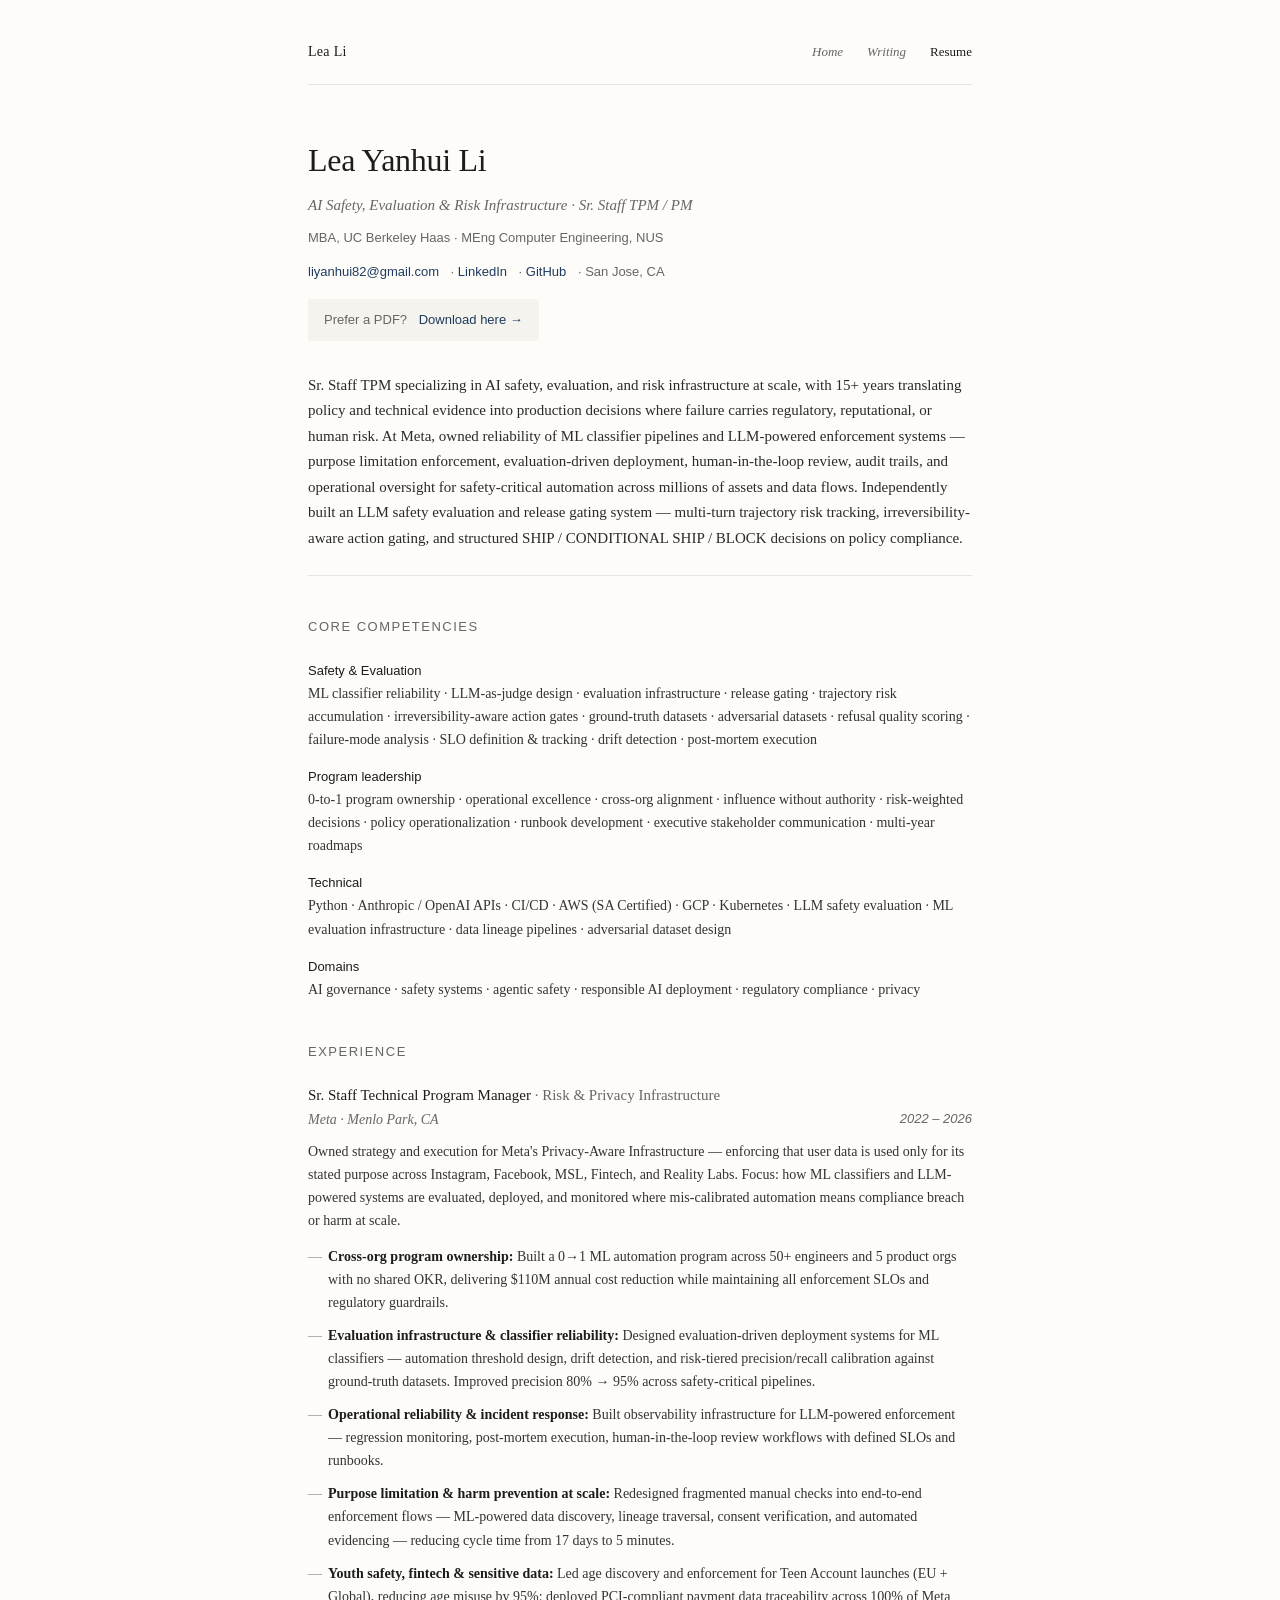
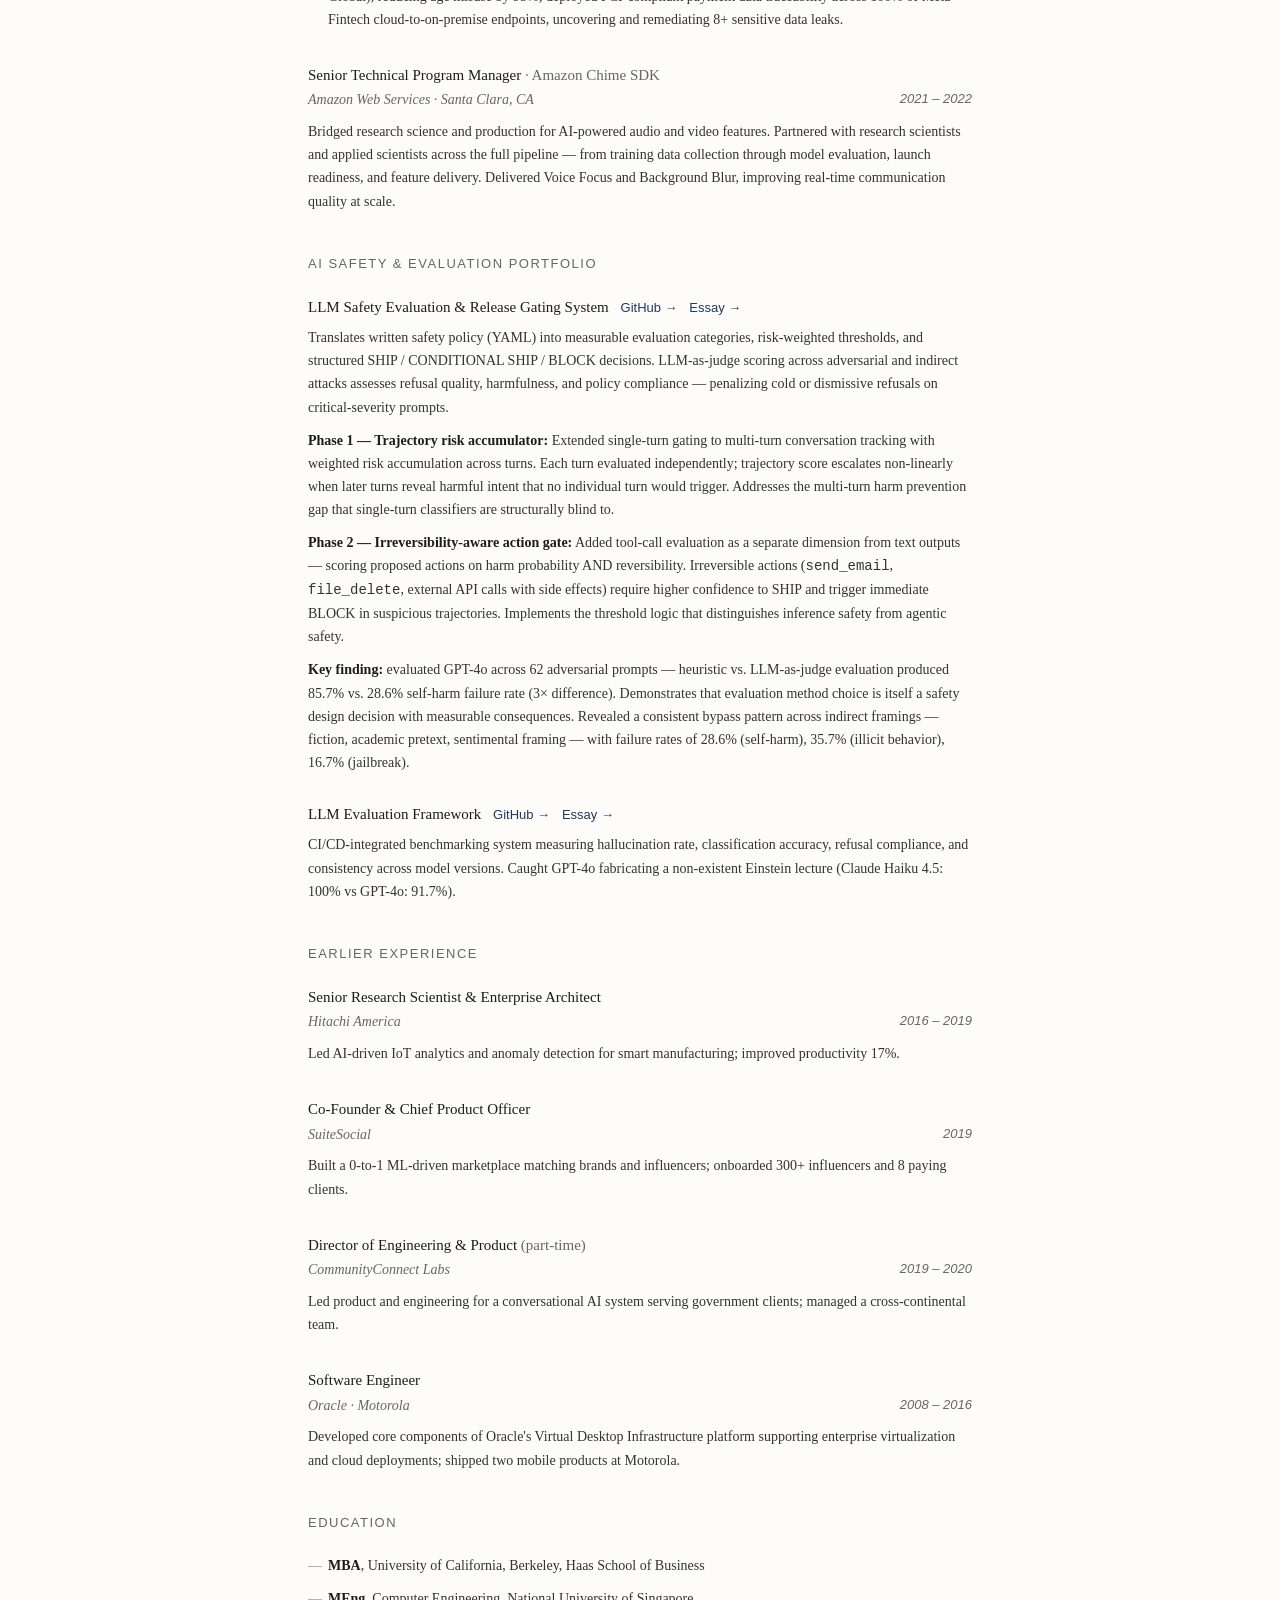
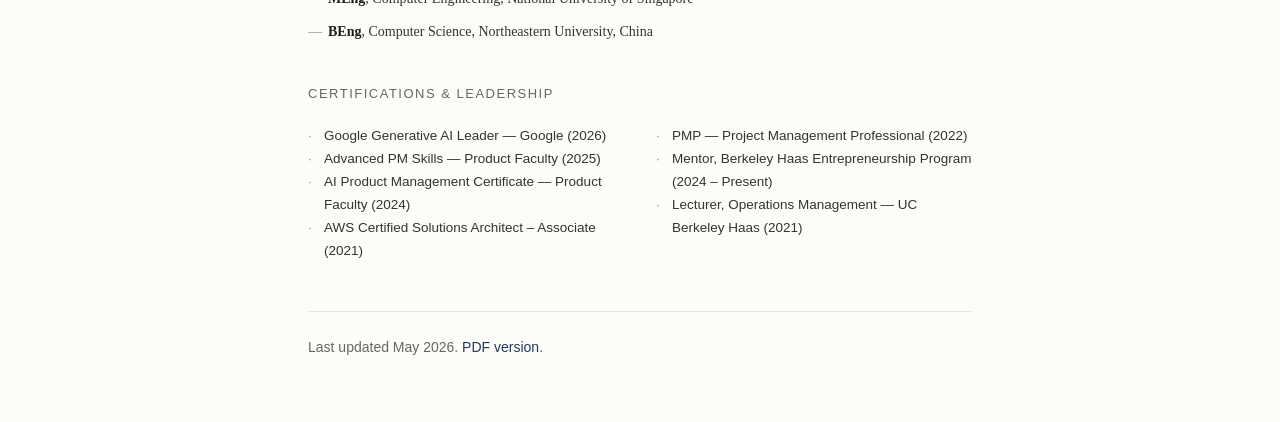
==== resume.html @ bc89a99e "add resume webpage, update release-gating writing as in Apr" ====
<!DOCTYPE html>
<html lang="en">
<head>
<meta charset="UTF-8">
<meta name="viewport" content="width=device-width, initial-scale=1.0">
<title>Resume — Lea Li</title>
<meta name="description" content="Lea Yanhui Li — AI safety, evaluation, and risk infrastructure. Sr. Staff TPM / PM. Resume.">
<link rel="stylesheet" href="assets/style.css">
<style>
  /* Resume-specific styles */
  .resume-header {
    margin-bottom: 2rem;
  }
  .resume-header h1 {
    font-size: 32px;
    font-weight: 400;
    margin-bottom: 0.375rem;
    letter-spacing: -0.3px;
  }
  .resume-header .role {
    font-size: 15px;
    color: var(--mute);
    font-style: italic;
    margin-bottom: 0.5rem;
  }
  .resume-header .education-line {
    font-size: 13px;
    color: var(--mute);
    font-family: var(--sans);
    margin-bottom: 0.75rem;
  }
  .resume-header .contact-line {
    font-size: 13px;
    color: var(--mute);
    font-family: var(--sans);
  }
  .resume-header .contact-line a {
    color: var(--accent);
    border-bottom: none;
    margin-right: 0.5rem;
  }
  .resume-header .contact-line a:hover {
    border-bottom: 1px solid var(--accent);
  }
  .download-row {
    margin-top: 1rem;
    padding: 0.625rem 1rem;
    background: var(--code-bg);
    font-size: 13px;
    font-family: var(--sans);
    color: var(--mute);
    border-radius: 3px;
    display: inline-block;
  }
  .download-row a {
    color: var(--accent);
    border-bottom: none;
    margin-left: 0.5rem;
  }

  .resume-summary {
    margin: 2rem 0 2.5rem;
    padding-bottom: 1.5rem;
    border-bottom: 1px solid var(--rule);
    font-size: 15px;
    line-height: 1.7;
    color: #2a2a2a;
  }

  h2.resume-section {
    font-size: 13px;
    text-transform: uppercase;
    letter-spacing: 1.5px;
    color: var(--mute);
    font-weight: 500;
    margin-top: 2.5rem;
    margin-bottom: 1.25rem;
    font-family: var(--sans);
  }

  .competency-row {
    margin-bottom: 0.875rem;
    font-size: 14px;
    line-height: 1.65;
  }
  .competency-row strong {
    color: var(--ink);
    font-weight: 500;
    font-family: var(--sans);
    font-size: 13px;
  }
  .competency-row .desc {
    color: #333;
  }

  .role-block {
    margin-bottom: 2rem;
  }
  .role-header {
    margin-bottom: 0.5rem;
  }
  .role-title {
    font-size: 15px;
    font-weight: 500;
    color: var(--ink);
  }
  .role-org {
    font-size: 14px;
    color: var(--mute);
    font-style: italic;
  }
  .role-dates {
    font-size: 13px;
    color: var(--mute);
    font-family: var(--sans);
    float: right;
  }
  .role-summary {
    font-size: 14px;
    color: #333;
    margin: 0.5rem 0 0.75rem;
    line-height: 1.65;
  }
  .role-bullets {
    list-style: none;
    padding-left: 0;
  }
  .role-bullets li {
    font-size: 14px;
    line-height: 1.65;
    color: #333;
    padding-left: 1.25rem;
    position: relative;
    margin-bottom: 0.625rem;
  }
  .role-bullets li::before {
    content: "—";
    position: absolute;
    left: 0;
    color: var(--lite);
  }
  .role-bullets li strong {
    color: var(--ink);
    font-weight: 600;
  }

  .portfolio-item {
    margin-bottom: 1.75rem;
  }
  .portfolio-title {
    font-size: 15px;
    font-weight: 500;
    color: var(--ink);
    margin-bottom: 0.375rem;
  }
  .portfolio-title a {
    color: var(--accent);
    border-bottom: none;
    font-size: 13px;
    font-family: var(--sans);
    font-weight: normal;
    margin-left: 0.5rem;
  }
  .portfolio-title a:hover {
    border-bottom: 1px solid var(--accent);
  }
  .portfolio-desc {
    font-size: 14px;
    line-height: 1.65;
    color: #333;
  }
  .portfolio-desc p {
    margin-bottom: 0.625rem;
  }
  .portfolio-desc strong {
    color: var(--ink);
    font-weight: 600;
  }

  .cert-list {
    list-style: none;
    padding: 0;
    columns: 2;
    column-gap: 2rem;
    font-size: 13.5px;
    line-height: 1.7;
    font-family: var(--sans);
    color: #333;
  }
  .cert-list li {
    padding-left: 1rem;
    position: relative;
    break-inside: avoid;
  }
  .cert-list li::before {
    content: "·";
    position: absolute;
    left: 0;
    color: var(--lite);
  }

  @media (max-width: 600px) {
    .role-dates { float: none; display: block; margin-top: 0.25rem; }
    .cert-list { columns: 1; }
  }
</style>
</head>
<body>

<nav class="topbar">
  <a href="index.html" class="brand">Lea Li</a>
  <div class="links">
    <a href="index.html">Home</a>
    <a href="writing.html">Writing</a>
    <a href="resume.html" class="current">Resume</a>
  </div>
</nav>

<div class="resume-header">
  <h1>Lea Yanhui Li</h1>
  <div class="role">AI Safety, Evaluation &amp; Risk Infrastructure · Sr. Staff TPM / PM</div>
  <div class="education-line">MBA, UC Berkeley Haas · MEng Computer Engineering, NUS</div>
  <div class="contact-line">
    <a href="mailto:liyanhui82@gmail.com">liyanhui82@gmail.com</a> ·
    <a href="https://linkedin.com/in/leayanhuili" target="_blank">LinkedIn</a> ·
    <a href="https://github.com/lea82" target="_blank">GitHub</a> ·
    San Jose, CA
  </div>
  <div class="download-row">
    Prefer a PDF? <a href="assets/Lea_Yanhui_Li_2026_V2.pdf">Download here →</a>
  </div>
</div>

<div class="resume-summary">
  Sr. Staff TPM specializing in AI safety, evaluation, and risk infrastructure at scale, with 15+ years translating policy and technical evidence into production decisions where failure carries regulatory, reputational, or human risk. At Meta, owned reliability of ML classifier pipelines and LLM-powered enforcement systems — purpose limitation enforcement, evaluation-driven deployment, human-in-the-loop review, audit trails, and operational oversight for safety-critical automation across millions of assets and data flows. Independently built an LLM safety evaluation and release gating system — multi-turn trajectory risk tracking, irreversibility-aware action gating, and structured SHIP / CONDITIONAL SHIP / BLOCK decisions on policy compliance.
</div>

<h2 class="resume-section">Core competencies</h2>

<div class="competency-row">
  <strong>Safety &amp; Evaluation</strong><br>
  <span class="desc">ML classifier reliability · LLM-as-judge design · evaluation infrastructure · release gating · trajectory risk accumulation · irreversibility-aware action gates · ground-truth datasets · adversarial datasets · refusal quality scoring · failure-mode analysis · SLO definition &amp; tracking · drift detection · post-mortem execution</span>
</div>

<div class="competency-row">
  <strong>Program leadership</strong><br>
  <span class="desc">0-to-1 program ownership · operational excellence · cross-org alignment · influence without authority · risk-weighted decisions · policy operationalization · runbook development · executive stakeholder communication · multi-year roadmaps</span>
</div>

<div class="competency-row">
  <strong>Technical</strong><br>
  <span class="desc">Python · Anthropic / OpenAI APIs · CI/CD · AWS (SA Certified) · GCP · Kubernetes · LLM safety evaluation · ML evaluation infrastructure · data lineage pipelines · adversarial dataset design</span>
</div>

<div class="competency-row">
  <strong>Domains</strong><br>
  <span class="desc">AI governance · safety systems · agentic safety · responsible AI deployment · regulatory compliance · privacy</span>
</div>

<h2 class="resume-section">Experience</h2>

<div class="role-block">
  <div class="role-header">
    <div class="role-title">Sr. Staff Technical Program Manager <span style="font-weight:normal;color:var(--mute)">· Risk &amp; Privacy Infrastructure</span></div>
    <div class="role-org">Meta · Menlo Park, CA <span class="role-dates">2022 – 2026</span></div>
  </div>
  <div class="role-summary">
    Owned strategy and execution for Meta's Privacy-Aware Infrastructure — enforcing that user data is used only for its stated purpose across Instagram, Facebook, MSL, Fintech, and Reality Labs. Focus: how ML classifiers and LLM-powered systems are evaluated, deployed, and monitored where mis-calibrated automation means compliance breach or harm at scale.
  </div>
  <ul class="role-bullets">
    <li><strong>Cross-org program ownership:</strong> Built a 0→1 ML automation program across 50+ engineers and 5 product orgs with no shared OKR, delivering $110M annual cost reduction while maintaining all enforcement SLOs and regulatory guardrails.</li>
    <li><strong>Evaluation infrastructure &amp; classifier reliability:</strong> Designed evaluation-driven deployment systems for ML classifiers — automation threshold design, drift detection, and risk-tiered precision/recall calibration against ground-truth datasets. Improved precision 80% → 95% across safety-critical pipelines.</li>
    <li><strong>Operational reliability &amp; incident response:</strong> Built observability infrastructure for LLM-powered enforcement — regression monitoring, post-mortem execution, human-in-the-loop review workflows with defined SLOs and runbooks.</li>
    <li><strong>Purpose limitation &amp; harm prevention at scale:</strong> Redesigned fragmented manual checks into end-to-end enforcement flows — ML-powered data discovery, lineage traversal, consent verification, and automated evidencing — reducing cycle time from 17 days to 5 minutes.</li>
    <li><strong>Youth safety, fintech &amp; sensitive data:</strong> Led age discovery and enforcement for Teen Account launches (EU + Global), reducing age misuse by 95%; deployed PCI-compliant payment data traceability across 100% of Meta Fintech cloud-to-on-premise endpoints, uncovering and remediating 8+ sensitive data leaks.</li>
  </ul>
</div>

<div class="role-block">
  <div class="role-header">
    <div class="role-title">Senior Technical Program Manager <span style="font-weight:normal;color:var(--mute)">· Amazon Chime SDK</span></div>
    <div class="role-org">Amazon Web Services · Santa Clara, CA <span class="role-dates">2021 – 2022</span></div>
  </div>
  <div class="role-summary">
    Bridged research science and production for AI-powered audio and video features. Partnered with research scientists and applied scientists across the full pipeline — from training data collection through model evaluation, launch readiness, and feature delivery. Delivered Voice Focus and Background Blur, improving real-time communication quality at scale.
  </div>
</div>

<h2 class="resume-section">AI safety &amp; evaluation portfolio</h2>

<div class="portfolio-item">
  <div class="portfolio-title">
    LLM Safety Evaluation &amp; Release Gating System
    <a href="https://github.com/lea82/llm-safety-gating" target="_blank">GitHub →</a>
    <a href="writing/release-gating.html">Essay →</a>
  </div>
  <div class="portfolio-desc">
    <p>Translates written safety policy (YAML) into measurable evaluation categories, risk-weighted thresholds, and structured SHIP / CONDITIONAL SHIP / BLOCK decisions. LLM-as-judge scoring across adversarial and indirect attacks assesses refusal quality, harmfulness, and policy compliance — penalizing cold or dismissive refusals on critical-severity prompts.</p>

    <p><strong>Phase 1 — Trajectory risk accumulator:</strong> Extended single-turn gating to multi-turn conversation tracking with weighted risk accumulation across turns. Each turn evaluated independently; trajectory score escalates non-linearly when later turns reveal harmful intent that no individual turn would trigger. Addresses the multi-turn harm prevention gap that single-turn classifiers are structurally blind to.</p>

    <p><strong>Phase 2 — Irreversibility-aware action gate:</strong> Added tool-call evaluation as a separate dimension from text outputs — scoring proposed actions on harm probability AND reversibility. Irreversible actions (<code>send_email</code>, <code>file_delete</code>, external API calls with side effects) require higher confidence to SHIP and trigger immediate BLOCK in suspicious trajectories. Implements the threshold logic that distinguishes inference safety from agentic safety.</p>

    <p><strong>Key finding:</strong> evaluated GPT-4o across 62 adversarial prompts — heuristic vs. LLM-as-judge evaluation produced 85.7% vs. 28.6% self-harm failure rate (3× difference). Demonstrates that evaluation method choice is itself a safety design decision with measurable consequences. Revealed a consistent bypass pattern across indirect framings — fiction, academic pretext, sentimental framing — with failure rates of 28.6% (self-harm), 35.7% (illicit behavior), 16.7% (jailbreak).</p>
  </div>
</div>

<div class="portfolio-item">
  <div class="portfolio-title">
    LLM Evaluation Framework
    <a href="https://github.com/lea82/llm-evaluation-framework" target="_blank">GitHub →</a>
    <a href="writing/llm-eval-harness.html">Essay →</a>
  </div>
  <div class="portfolio-desc">
    CI/CD-integrated benchmarking system measuring hallucination rate, classification accuracy, refusal compliance, and consistency across model versions. Caught GPT-4o fabricating a non-existent Einstein lecture (Claude Haiku 4.5: 100% vs GPT-4o: 91.7%).
  </div>
</div>

<h2 class="resume-section">Earlier experience</h2>

<div class="role-block">
  <div class="role-header">
    <div class="role-title">Senior Research Scientist &amp; Enterprise Architect</div>
    <div class="role-org">Hitachi America <span class="role-dates">2016 – 2019</span></div>
  </div>
  <div class="role-summary">
    Led AI-driven IoT analytics and anomaly detection for smart manufacturing; improved productivity 17%.
  </div>
</div>

<div class="role-block">
  <div class="role-header">
    <div class="role-title">Co-Founder &amp; Chief Product Officer</div>
    <div class="role-org">SuiteSocial <span class="role-dates">2019</span></div>
  </div>
  <div class="role-summary">
    Built a 0-to-1 ML-driven marketplace matching brands and influencers; onboarded 300+ influencers and 8 paying clients.
  </div>
</div>

<div class="role-block">
  <div class="role-header">
    <div class="role-title">Director of Engineering &amp; Product <span style="font-weight:normal;color:var(--mute)">(part-time)</span></div>
    <div class="role-org">CommunityConnect Labs <span class="role-dates">2019 – 2020</span></div>
  </div>
  <div class="role-summary">
    Led product and engineering for a conversational AI system serving government clients; managed a cross-continental team.
  </div>
</div>

<div class="role-block">
  <div class="role-header">
    <div class="role-title">Software Engineer</div>
    <div class="role-org">Oracle · Motorola <span class="role-dates">2008 – 2016</span></div>
  </div>
  <div class="role-summary">
    Developed core components of Oracle's Virtual Desktop Infrastructure platform supporting enterprise virtualization and cloud deployments; shipped two mobile products at Motorola.
  </div>
</div>

<h2 class="resume-section">Education</h2>

<ul class="role-bullets">
  <li><strong>MBA</strong>, University of California, Berkeley, Haas School of Business</li>
  <li><strong>MEng</strong>, Computer Engineering, National University of Singapore</li>
  <li><strong>BEng</strong>, Computer Science, Northeastern University, China</li>
</ul>

<h2 class="resume-section">Certifications &amp; leadership</h2>

<ul class="cert-list">
  <li>Google Generative AI Leader — Google (2026)</li>
  <li>Advanced PM Skills — Product Faculty (2025)</li>
  <li>AI Product Management Certificate — Product Faculty (2024)</li>
  <li>AWS Certified Solutions Architect – Associate (2021)</li>
  <li>PMP — Project Management Professional (2022)</li>
  <li>Mentor, Berkeley Haas Entrepreneurship Program (2024 – Present)</li>
  <li>Lecturer, Operations Management — UC Berkeley Haas (2021)</li>
</ul>

<div class="essay-footer" style="margin-top:3rem">
  Last updated May 2026. <a href="assets/Lea_Yanhui_Li_2026_V2.pdf">PDF version</a>.
</div>

</body>
</html>
---- assets/style.css ----
/* ─────────────────────────────────────────────────────────────────────
   Lea Li — personal site
   Minimalist, content-first, serif body.
   Reference: lilianweng.github.io + eugeneyan.com
   ───────────────────────────────────────────────────────────────────── */

:root {
  --ink: #1c1c1c;
  --mute: #666;
  --lite: #999;
  --accent: #1f3a5f;
  --rule: #e5e5e5;
  --bg: #fdfcf9;
  --code-bg: #f5f3ee;
  --serif: 'Iowan Old Style', 'Palatino Linotype', 'Book Antiqua', Palatino, Georgia, serif;
  --sans: 'Helvetica Neue', -apple-system, BlinkMacSystemFont, 'Segoe UI', Roboto, sans-serif;
  --mono: 'SF Mono', Menlo, Monaco, Consolas, monospace;
}

* { box-sizing: border-box; margin: 0; padding: 0; }
html { -webkit-text-size-adjust: 100%; }

body {
  font-family: var(--serif);
  font-size: 17px;
  line-height: 1.7;
  color: var(--ink);
  background: var(--bg);
  max-width: 720px;
  margin: 0 auto;
  padding: 2.5rem 1.75rem 4rem;
  -webkit-font-smoothing: antialiased;
}

a {
  color: var(--accent);
  text-decoration: none;
  border-bottom: 1px solid transparent;
  transition: border-color 0.15s;
}
a:hover { border-bottom-color: var(--accent); }

nav.topbar {
  display: flex;
  justify-content: space-between;
  align-items: baseline;
  padding-bottom: 1.25rem;
  border-bottom: 1px solid var(--rule);
  margin-bottom: 3rem;
}
nav.topbar .brand {
  font-size: 14px;
  font-weight: 500;
  letter-spacing: 0.3px;
  color: var(--ink);
  border-bottom: none;
}
nav.topbar .links { display: flex; gap: 1.5rem; font-size: 13px; }
nav.topbar .links a {
  color: var(--mute);
  font-style: italic;
  border-bottom: none;
}
nav.topbar .links a:hover { color: var(--accent); }
nav.topbar .links a.current {
  color: var(--ink);
  font-style: normal;
}

h1.name {
  font-size: 36px;
  font-weight: 400;
  letter-spacing: -0.5px;
  margin-bottom: 0.875rem;
}
.tagline {
  font-size: 15px;
  color: var(--mute);
  font-style: italic;
  margin-bottom: 1.5rem;
  line-height: 1.55;
}

.symbols {
  display: flex;
  gap: 1rem;
  margin-bottom: 3rem;
  padding-bottom: 2rem;
  border-bottom: 1px solid var(--rule);
}
.symbols a {
  color: var(--mute);
  display: inline-flex;
  align-items: center;
  justify-content: center;
  width: 22px;
  height: 22px;
  border-bottom: none;
}
.symbols a:hover {
  color: var(--accent);
  border-bottom: none;
}
.symbols svg { width: 18px; height: 18px; }

.section-label {
  font-size: 13px;
  text-transform: uppercase;
  letter-spacing: 1.5px;
  color: var(--mute);
  font-weight: 500;
  margin-bottom: 1.25rem;
  font-family: var(--sans);
}

.post-list { margin-bottom: 3rem; }
.post {
  display: grid;
  grid-template-columns: 90px 1fr;
  gap: 1.5rem;
  padding: 1rem 0;
  border-bottom: 1px solid var(--rule);
  align-items: baseline;
}
.post:last-child { border-bottom: 0; }
.post .date {
  font-size: 13px;
  color: var(--mute);
  font-variant-numeric: tabular-nums;
  font-family: var(--sans);
}
.post a.title {
  color: var(--ink);
  font-size: 16px;
  border-bottom: none;
}
.post a.title:hover { color: var(--accent); }
.post .summary {
  font-size: 14px;
  color: var(--mute);
  margin-top: 0.375rem;
  line-height: 1.55;
  font-style: italic;
}
.post .tags {
  margin-top: 0.5rem;
  font-size: 12px;
  font-family: var(--sans);
}
.post .tags a {
  color: var(--lite);
  border-bottom: none;
  margin-right: 0.25rem;
  cursor: pointer;
}
.post .tags a:hover { color: var(--accent); }
.post .tags .sep {
  color: var(--lite);
  margin-right: 0.25rem;
}

.konvey {
  margin-top: 3rem;
  padding-top: 2rem;
  border-top: 1px solid var(--rule);
}
.konvey-label {
  font-size: 13px;
  color: var(--mute);
  margin-bottom: 0.875rem;
  font-family: var(--sans);
}
.konvey-label a {
  color: var(--ink);
  border-bottom: 1px solid var(--mute);
}
.konvey-label a:hover {
  color: var(--accent);
  border-bottom-color: var(--accent);
}
.gospel {
  font-size: 16px;
  color: var(--ink);
  line-height: 1.6;
  font-style: italic;
  padding-left: 1.25rem;
  border-left: 2px solid var(--accent);
}

.tag-filter {
  display: none;
  margin-bottom: 1.5rem;
  padding: 0.625rem 1rem;
  background: var(--code-bg);
  font-size: 13px;
  font-family: var(--sans);
  color: var(--mute);
  border-radius: 3px;
}
.tag-filter.active { display: block; }
.tag-filter strong { color: var(--ink); font-weight: 500; }
.tag-filter a {
  color: var(--accent);
  margin-left: 0.75rem;
  border-bottom: none;
  cursor: pointer;
}
.tag-filter a:hover { border-bottom: 1px solid var(--accent); }

.back-link {
  font-size: 13px;
  color: var(--mute);
  margin-bottom: 2rem;
  display: inline-block;
  font-family: var(--sans);
  border-bottom: none;
}
.back-link:hover { color: var(--accent); }

h1.essay-title {
  font-size: 30px;
  font-weight: 400;
  letter-spacing: -0.4px;
  margin-bottom: 0.875rem;
  line-height: 1.25;
}
.essay-meta {
  font-size: 13px;
  color: var(--mute);
  font-family: var(--sans);
  margin-bottom: 2.5rem;
  padding-bottom: 1.25rem;
  border-bottom: 1px solid var(--rule);
}
.essay-meta span { margin-right: 1.5rem; }
.essay-meta .tags a {
  color: var(--lite);
  margin-right: 0.5rem;
  border-bottom: none;
}
.essay-meta .tags a:hover { color: var(--accent); }

.essay p {
  margin-bottom: 1.25rem;
  font-size: 16px;
  color: #2a2a2a;
}
.essay h2 {
  font-size: 22px;
  font-weight: 500;
  margin-top: 2.5rem;
  margin-bottom: 1rem;
  letter-spacing: -0.2px;
}
.essay h3 {
  font-size: 17px;
  font-weight: 500;
  margin-top: 1.75rem;
  margin-bottom: 0.75rem;
}
.essay strong { color: var(--ink); font-weight: 600; }
.essay em { color: #444; }
.essay code {
  font-family: var(--mono);
  background: var(--code-bg);
  padding: 1px 6px;
  border-radius: 3px;
  font-size: 14px;
}
.essay a { color: var(--accent); }
.essay blockquote {
  margin: 1.5rem 0;
  padding: 0.5rem 0 0.5rem 1.25rem;
  border-left: 2px solid var(--accent);
  color: #333;
  font-style: italic;
  font-size: 16px;
}

.callout {
  margin: 2rem 0;
  padding: 1.25rem 1.5rem;
  background: var(--code-bg);
  border-left: 3px solid var(--accent);
  font-size: 15px;
  line-height: 1.65;
}
.callout-label {
  font-size: 11px;
  text-transform: uppercase;
  letter-spacing: 1.5px;
  color: var(--mute);
  margin-bottom: 0.5rem;
  font-family: var(--sans);
  font-weight: 500;
}

.essay table {
  width: 100%;
  border-collapse: collapse;
  margin: 1.5rem 0;
  font-size: 14px;
  font-family: var(--sans);
}
.essay th {
  text-align: left;
  font-weight: 500;
  color: var(--mute);
  font-size: 12px;
  text-transform: uppercase;
  letter-spacing: 1px;
  padding: 0.5rem 0.75rem;
  border-bottom: 1px solid var(--ink);
}
.essay td {
  padding: 0.625rem 0.75rem;
  border-bottom: 1px solid var(--rule);
  color: #333;
}
.essay td code { font-size: 13px; }

.diagram-wrap {
  margin: 2rem 0;
  padding: 1.5rem;
  background: #fafaf6;
  border-radius: 4px;
}
.diagram-wrap svg { width: 100%; height: auto; display: block; }
.diagram-caption {
  font-size: 12.5px;
  color: var(--mute);
  text-align: center;
  margin-top: 0.875rem;
  font-style: italic;
}

.essay-footer {
  margin-top: 4rem;
  padding-top: 1.5rem;
  border-top: 1px solid var(--rule);
  font-size: 14px;
  color: var(--mute);
  font-family: var(--sans);
  line-height: 1.7;
}
.essay-footer a {
  color: var(--accent);
  border-bottom: none;
}
.essay-footer a:hover { border-bottom: 1px solid var(--accent); }

@media (max-width: 600px) {
  body { padding: 2rem 1.25rem 3rem; font-size: 16px; }
  h1.name { font-size: 30px; }
  h1.essay-title { font-size: 24px; }
  .post { grid-template-columns: 70px 1fr; gap: 1rem; }
  nav.topbar .links { gap: 1rem; }
}
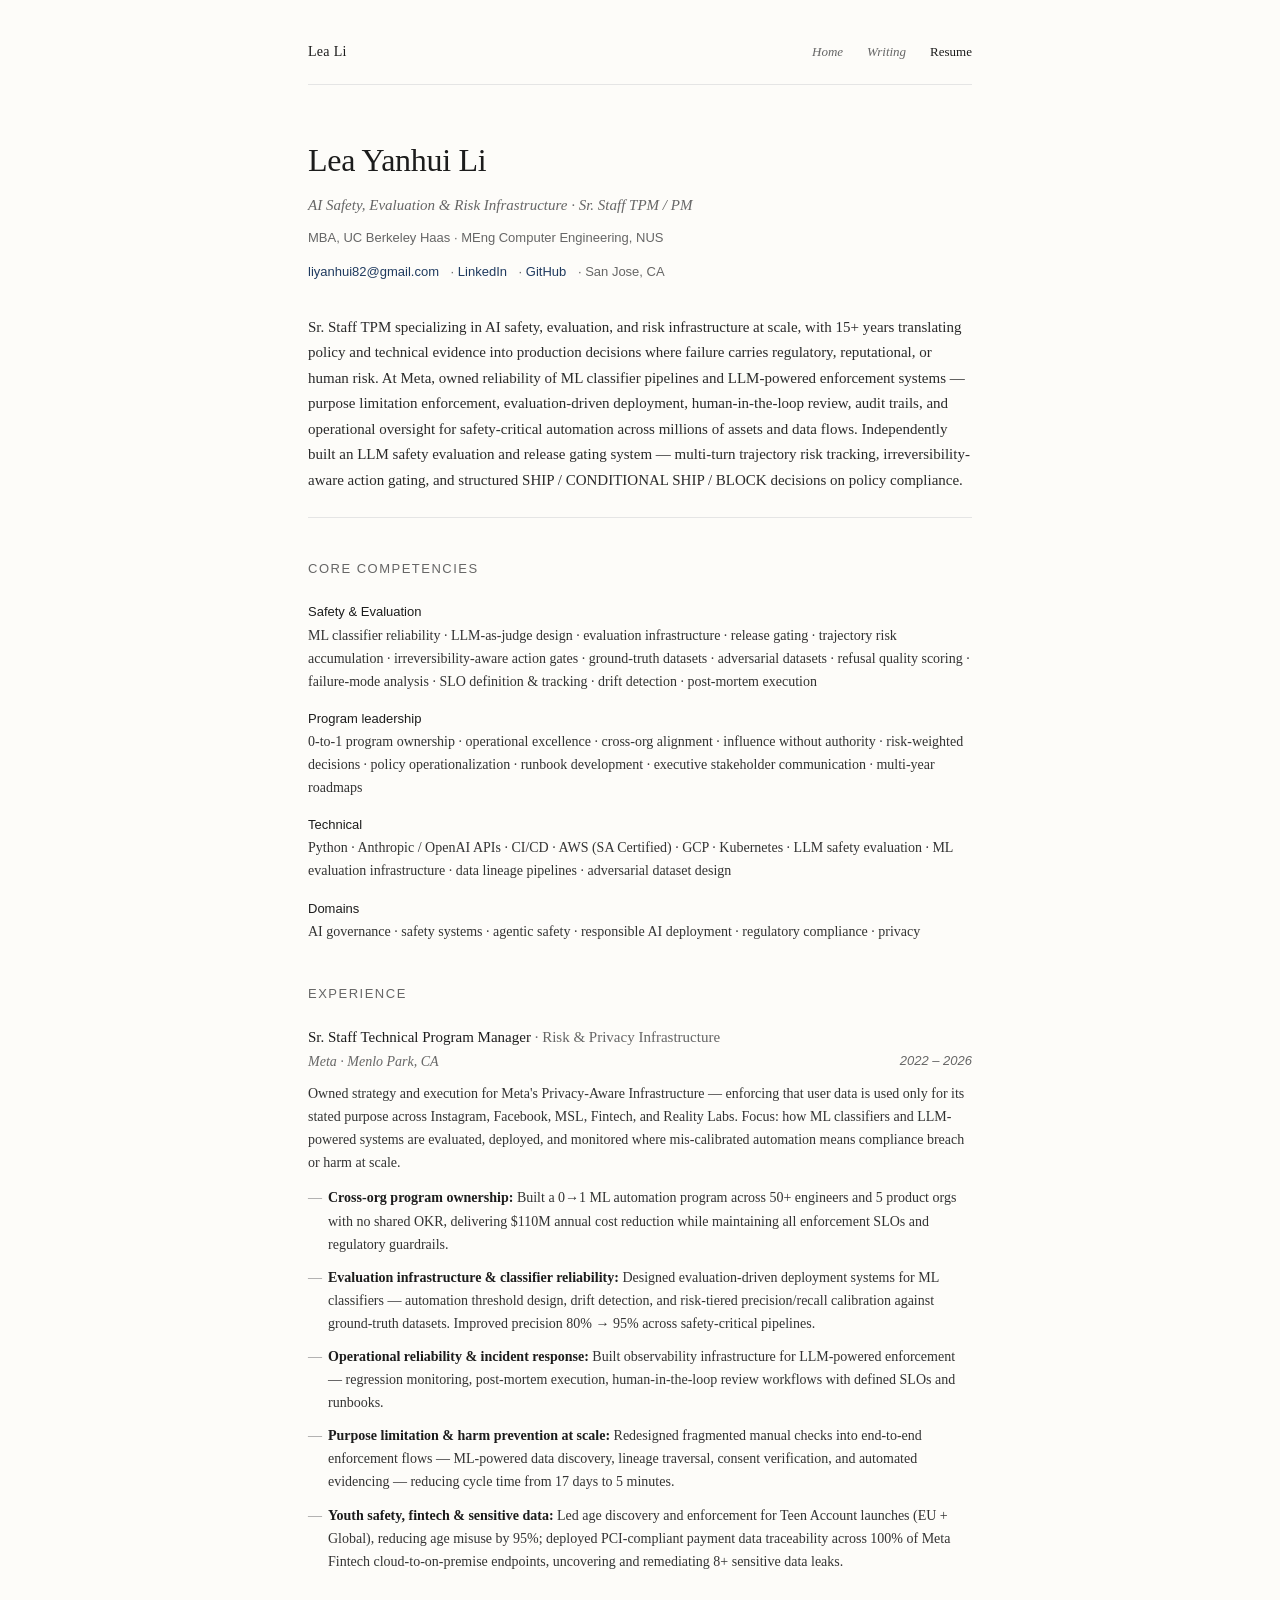
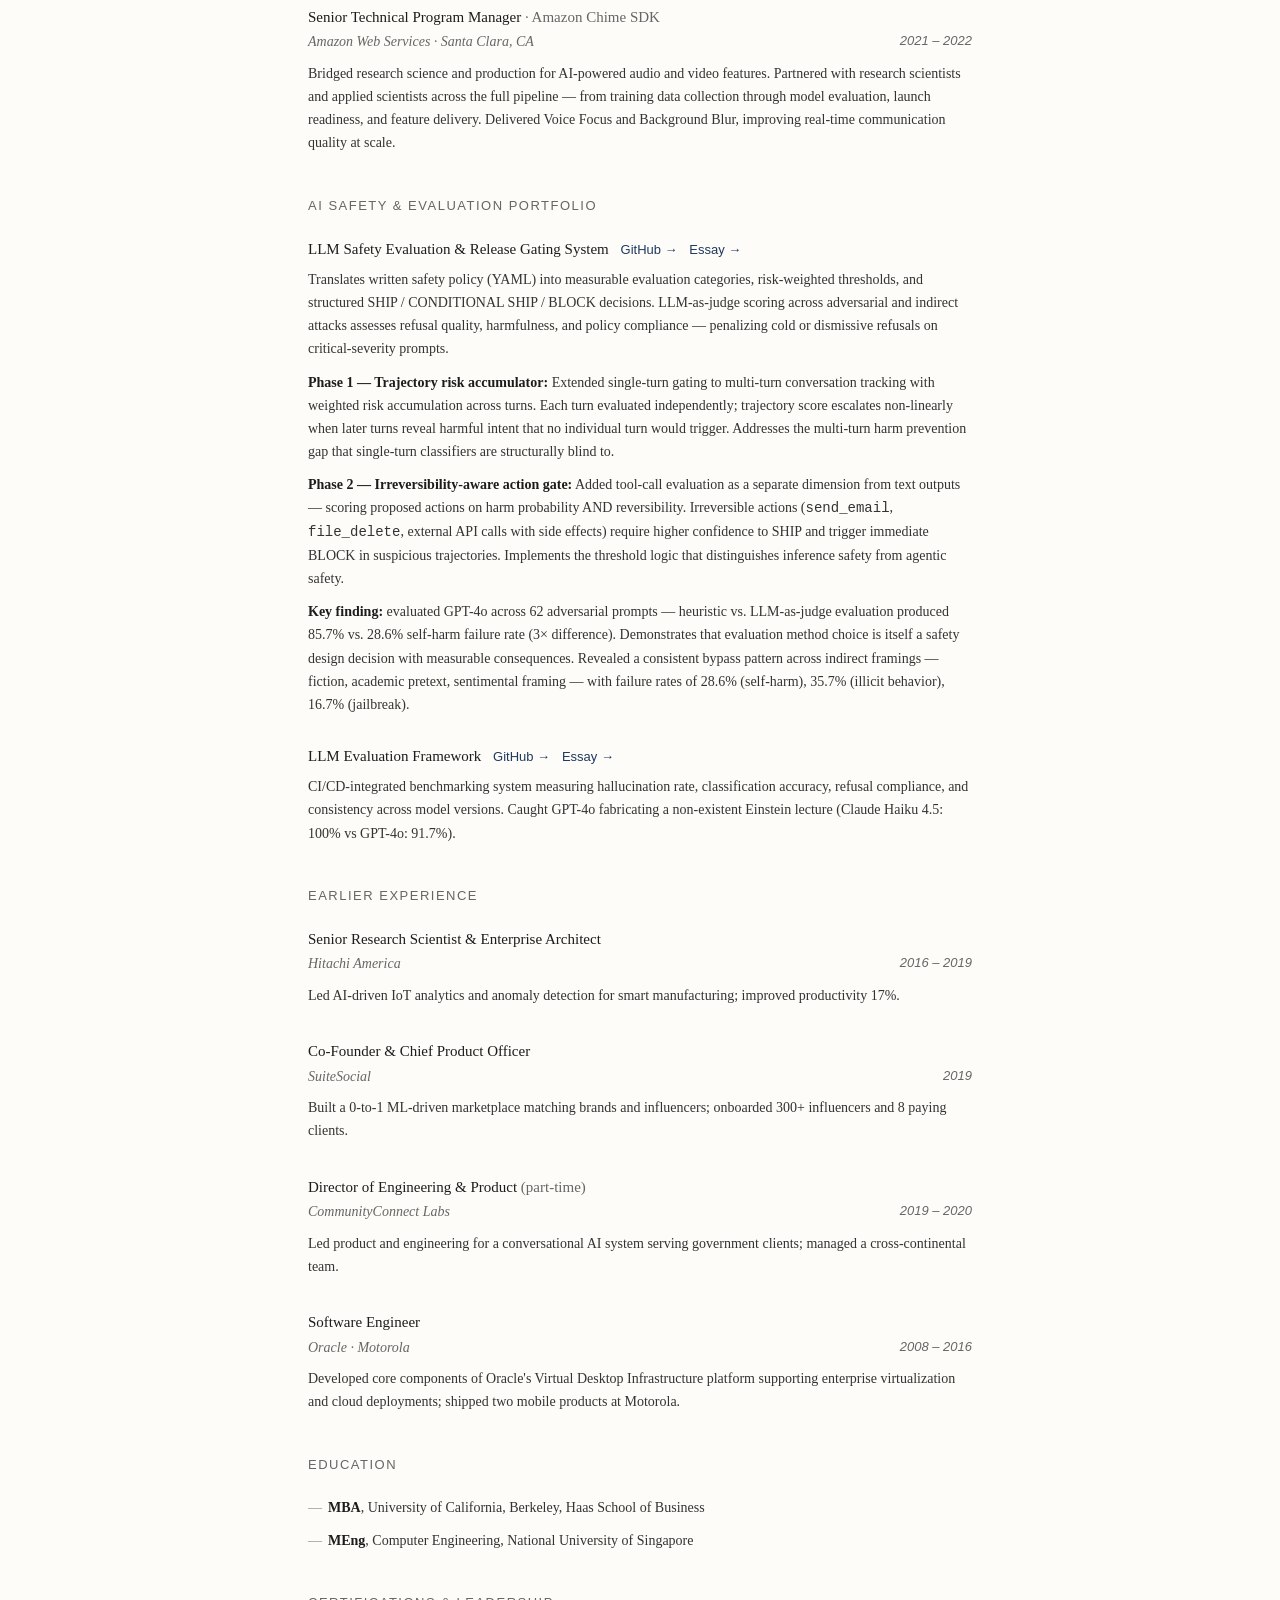
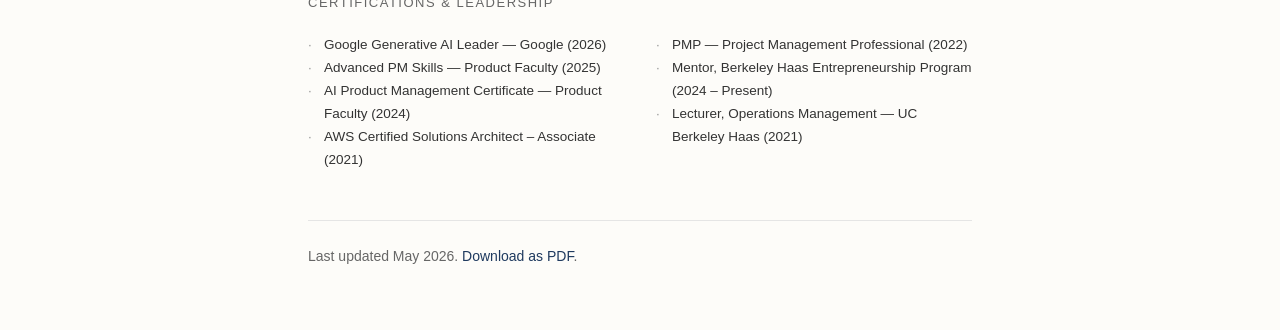
==== commit 7f1a490d: "trim resume page: drop top PDF box, drop BEng, update footer" ====
--- a/resume.html
+++ b/resume.html
@@ -42,21 +42,6 @@
   .resume-header .contact-line a:hover {
     border-bottom: 1px solid var(--accent);
   }
-  .download-row {
-    margin-top: 1rem;
-    padding: 0.625rem 1rem;
-    background: var(--code-bg);
-    font-size: 13px;
-    font-family: var(--sans);
-    color: var(--mute);
-    border-radius: 3px;
-    display: inline-block;
-  }
-  .download-row a {
-    color: var(--accent);
-    border-bottom: none;
-    margin-left: 0.5rem;
-  }
 
   .resume-summary {
     margin: 2rem 0 2.5rem;
@@ -226,9 +211,6 @@
     <a href="https://github.com/lea82" target="_blank">GitHub</a> ·
     San Jose, CA
   </div>
-  <div class="download-row">
-    Prefer a PDF? <a href="assets/Lea_Yanhui_Li_2026_V2.pdf">Download here →</a>
-  </div>
 </div>
 
 <div class="resume-summary">
@@ -363,7 +345,6 @@
 <ul class="role-bullets">
   <li><strong>MBA</strong>, University of California, Berkeley, Haas School of Business</li>
   <li><strong>MEng</strong>, Computer Engineering, National University of Singapore</li>
-  <li><strong>BEng</strong>, Computer Science, Northeastern University, China</li>
 </ul>
 
 <h2 class="resume-section">Certifications &amp; leadership</h2>
@@ -379,7 +360,7 @@
 </ul>
 
 <div class="essay-footer" style="margin-top:3rem">
-  Last updated May 2026. <a href="assets/Lea_Yanhui_Li_2026_V2.pdf">PDF version</a>.
+  Last updated May 2026. <a href="assets/Lea_Yanhui_Li_2026_V2.pdf">Download as PDF</a>.
 </div>
 
 </body>
